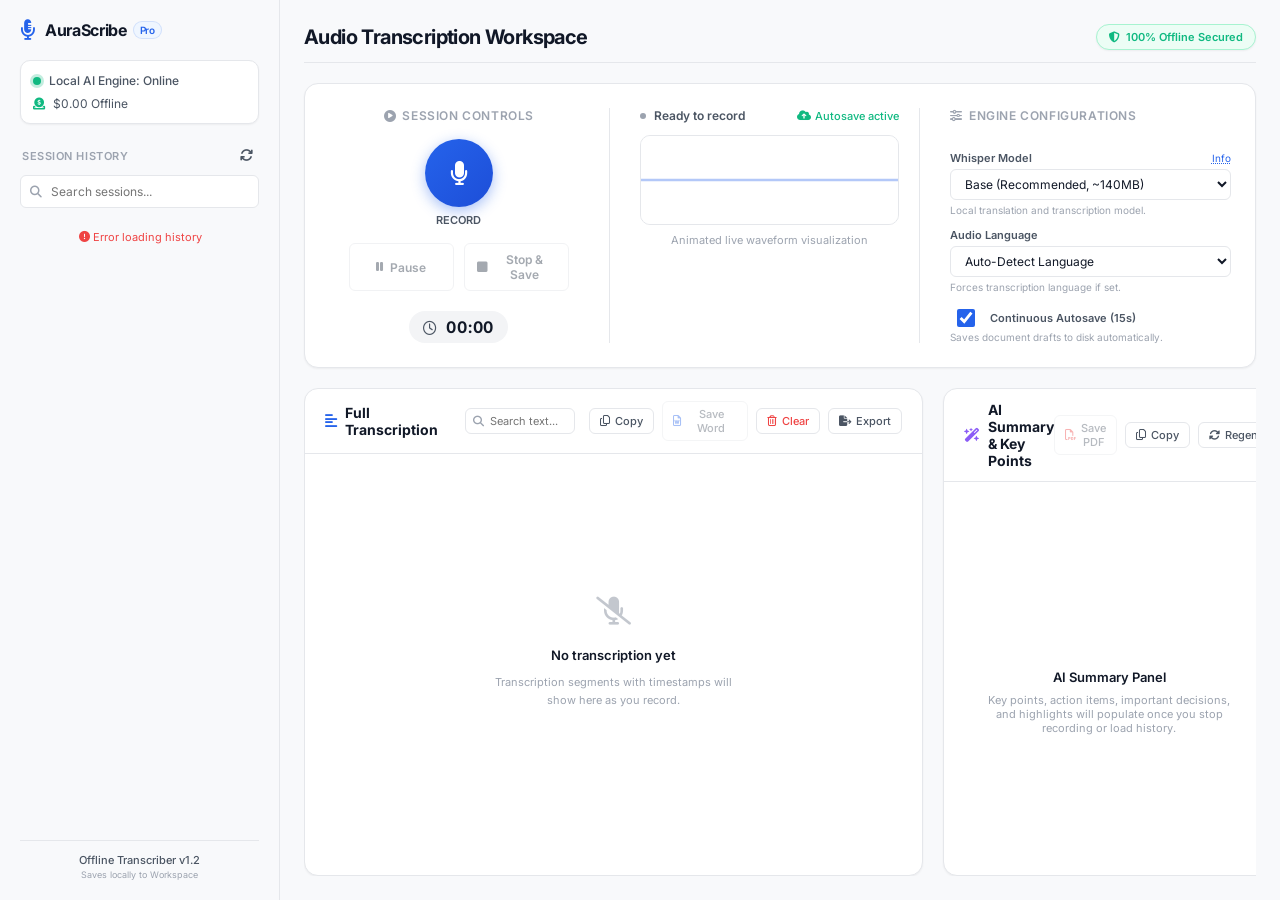
==== static/index.html @ 2504cbec "Initial commit with .env file" ====
<!DOCTYPE html>
<html lang="en">
<head>
    <meta charset="UTF-8">
    <meta name="viewport" content="width=device-width, initial-scale=1.0">
    <title>AuraScribe Pro - Offline AI Voice Transcriber & Summarizer</title>
    <meta name="description" content="Secure, offline, and free local voice transcription and summarization. SaaS-style desktop interface.">
    <!-- Fonts: Inter for clean typography -->
    <link rel="preconnect" href="https://fonts.googleapis.com">
    <link rel="preconnect" href="https://fonts.gstatic.com" crossorigin>
    <link href="https://fonts.googleapis.com/css2?family=Inter:wght@300;400;500;600;700;800&display=swap" rel="stylesheet">
    <!-- FontAwesome for professional icons -->
    <link rel="stylesheet" href="https://cdnjs.cloudflare.com/ajax/libs/font-awesome/6.4.0/css/all.min.css">
    <!-- Custom Style Sheet -->
    <link rel="stylesheet" href="style.css?v=2.0">
</head>
<body class="light-theme">
    <div class="app-container">
        <!-- Sidebar for History (Fixed Left) -->
        <aside class="sidebar" id="sidebar">
            <div class="sidebar-header">
                <div class="logo">
                    <i class="fa-solid fa-microphone-lines logo-icon"></i>
                    <span class="logo-text">AuraScribe <span class="logo-badge">Pro</span></span>
                </div>
            </div>
            
            <!-- AI Engine & Cost Status Card -->
            <div class="sidebar-status-card">
                <div class="status-indicator">
                    <span class="pulse-dot green"></span>
                    <span class="status-text">Local AI Engine: Online</span>
                </div>
                <div class="cost-indicator">
                    <i class="fa-solid fa-circle-dollar-to-slot"></i>
                    <span>$0.00 Offline</span>
                </div>
            </div>

            <!-- Refresh Drawer Section -->
            <div class="history-actions-row">
                <span class="history-title">Session History</span>
                <button id="refresh-sessions-btn" title="Refresh history" class="sidebar-action-btn">
                    <i class="fa-solid fa-arrows-rotate"></i>
                </button>
            </div>

            <!-- Searchable Recording History -->
            <div class="sidebar-search-container">
                <i class="fa-solid fa-magnifying-glass search-icon"></i>
                <input type="text" id="history-search" placeholder="Search sessions..." class="sidebar-search-input">
            </div>

            <div class="sessions-list-container">
                <div class="sessions-list" id="sessions-list">
                    <div class="loading-placeholder">
                        <i class="fa-solid fa-circle-notch fa-spin"></i>
                        <p>Loading history...</p>
                    </div>
                </div>
            </div>
            
            <div class="sidebar-footer">
                <div class="footer-info">Offline Transcriber v1.2</div>
                <div class="footer-path" title="D:\Voice transcriber">Saves locally to Workspace</div>
            </div>
        </aside>

        <!-- Main Workspace Area -->
        <main class="main-content">
            <!-- Header -->
            <header class="main-header">
                <div class="header-left">
                    <button class="menu-toggle" id="menu-toggle" title="Toggle history sidebar">
                        <i class="fa-solid fa-bars"></i>
                    </button>
                    <h1 class="header-title">Audio Transcription Workspace</h1>
                </div>
                <div class="header-right">
                    <div class="offline-badge">
                        <i class="fa-solid fa-shield-halved"></i>
                        <span>100% Offline Secured</span>
                    </div>
                </div>
            </header>

            <!-- Large Recording Dashboard Card -->
            <section class="dashboard-card card">
                <div class="dashboard-grid">
                    <!-- Column 1: Recording Controls -->
                    <div class="dashboard-column controls-column">
                        <h4 class="column-title"><i class="fa-solid fa-circle-play"></i> Session Controls</h4>
                        <div class="record-controls-container">
                            <button id="record-btn" class="ctrl-btn-record" title="Start Recording">
                                <i class="fa-solid fa-microphone"></i>
                            </button>
                            <div class="record-btn-sub-label">Record</div>
                        </div>
                        <div class="action-buttons-row">
                            <button id="pause-btn" class="ctrl-btn ctrl-btn-pause" disabled>
                                <i class="fa-solid fa-pause"></i> <span>Pause</span>
                            </button>
                            <button id="stop-btn" class="ctrl-btn ctrl-btn-stop" disabled>
                                <i class="fa-solid fa-square"></i> <span>Stop & Save</span>
                            </button>
                        </div>
                        <div class="timer-display-container">
                            <span class="timer-icon"><i class="fa-regular fa-clock"></i></span>
                            <span class="timer-digits" id="recording-timer">00:00</span>
                        </div>
                    </div>

                    <!-- Column 2: Waveform Visualizer & Live Status -->
                    <div class="dashboard-column visualizer-column">
                        <div class="visualizer-header">
                            <div class="status-label-group">
                                <span class="status-indicator-dot" id="status-indicator-dot"></span>
                                <span class="status-label-text" id="status-label">Ready to record</span>
                            </div>
                            <span class="autosave-tag" id="autosave-tag">
                                <i class="fa-solid fa-cloud-arrow-up"></i> Autosave active
                            </span>
                        </div>
                        <div class="waveform-canvas-wrapper">
                            <canvas id="waveform-canvas"></canvas>
                        </div>
                        <div class="visualizer-subtext">Animated live waveform visualization</div>
                    </div>

                    <!-- Column 3: Engine Settings -->
                    <div class="dashboard-column settings-column">
                        <h4 class="column-title"><i class="fa-solid fa-sliders"></i> Engine Configurations</h4>
                        
                        <div class="setting-field">
                            <div class="setting-label-row">
                                <label for="model-select">Whisper Model</label>
                                <span class="setting-helper-tip" title="Larger models are more accurate but consume more RAM.">Info</span>
                            </div>
                            <select id="model-select" class="form-select">
                                <option value="tiny">Tiny (Fastest, ~75MB)</option>
                                <option value="base" selected>Base (Recommended, ~140MB)</option>
                                <option value="small">Small (High Accuracy, ~460MB)</option>
                                <option value="medium">Medium (Very High Accuracy, ~1.5GB)</option>
                                <option value="large-v3">Large V3 (Maximum Accuracy, ~3GB)</option>
                            </select>
                            <p class="setting-help-text">Local translation and transcription model.</p>
                        </div>

                        <div class="setting-field">
                            <div class="setting-label-row">
                                <label for="language-select">Audio Language</label>
                            </div>
                            <select id="language-select" class="form-select">
                                <option value="auto" selected>Auto-Detect Language</option>
                                <option value="ur">Urdu (اردو)</option>
                                <option value="hi">Hindi (हिन्दी)</option>
                                <option value="en">English</option>
                                <option value="es">Spanish (Español)</option>
                                <option value="fr">French (Français)</option>
                                <option value="de">German (Deutsch)</option>
                                <option value="zh">Chinese (中文)</option>
                                <option value="ar">Arabic (العربية)</option>
                            </select>
                            <p class="setting-help-text">Forces transcription language if set.</p>
                        </div>

                        <div class="setting-field toggle-field">
                            <div class="toggle-control">
                                <input type="checkbox" id="continuous-autosave" checked class="switch-input">
                                <label for="continuous-autosave" class="switch-label">Continuous Autosave (15s)</label>
                            </div>
                            <p class="setting-help-text">Saves document drafts to disk automatically.</p>
                        </div>
                    </div>
                </div>
            </section>

            <!-- Responsive Two-Column Results Section -->
            <section class="results-grid-container">
                <!-- Left Card: Full Transcription (65% width) -->
                <article class="results-card card transcription-card" id="transcription-container">
                    <div class="card-header">
                        <div class="card-header-left">
                            <i class="fa-solid fa-align-left text-blue-600"></i>
                            <h2 class="card-header-title">Full Transcription</h2>
                        </div>
                        <div class="card-actions-toolbar">
                            <!-- Inner search bar (expanded on toggle or clean inline) -->
                            <div class="transcription-search-wrapper" id="transcription-search-wrapper">
                                <i class="fa-solid fa-magnifying-glass inline-search-icon"></i>
                                <input type="text" id="transcription-search" placeholder="Search text..." class="transcription-search-input">
                            </div>
                            
                            <button id="copy-text-btn" class="toolbar-btn" title="Copy text to clipboard">
                                <i class="fa-regular fa-copy"></i> <span>Copy</span>
                            </button>
                            <button id="download-docx-btn" class="toolbar-btn" title="Save Word Document" disabled>
                                <i class="fa-regular fa-file-word text-blue-600"></i> <span>Save Word</span>
                            </button>
                            <button id="clear-text-btn" class="toolbar-btn text-red-600" title="Clear transcription text">
                                <i class="fa-regular fa-trash-can"></i> <span>Clear</span>
                            </button>
                            <div class="export-dropdown-container">
                                <button id="export-btn" class="toolbar-btn" title="Export options">
                                    <i class="fa-solid fa-file-export"></i> <span>Export</span>
                                </button>
                                <div class="export-menu" id="export-menu">
                                    <button class="export-item" id="export-txt"><i class="fa-regular fa-file-lines"></i> Plain Text (.txt)</button>
                                    <button class="export-item" id="export-docx"><i class="fa-regular fa-file-word"></i> Word Doc (.docx)</button>
                                    <button class="export-item" id="export-pdf"><i class="fa-regular fa-file-pdf"></i> PDF Summary (.pdf)</button>
                                </div>
                            </div>
                        </div>
                    </div>

                    <!-- Scrollable Transcription Body -->
                    <div class="transcription-body scrollable-y" id="transcription-body">
                        <div class="empty-state">
                            <div class="empty-state-icon"><i class="fa-solid fa-microphone-slash"></i></div>
                            <h3>No transcription yet</h3>
                            <p>Transcription segments with timestamps will show here as you record.</p>
                        </div>
                    </div>

                    <!-- Autosave Footer Status Bar -->
                    <div class="autosave-footer-indicator" id="autosave-indicator">
                        <i class="fa-solid fa-circle-check"></i>
                        <span id="autosave-indicator-text">All changes autosaved locally</span>
                    </div>
                </article>

                <!-- Right Card: AI Summary & Key Points (35% width) -->
                <article class="results-card card summary-card" id="summary-container">
                    <div class="card-header">
                        <div class="card-header-left">
                            <i class="fa-solid fa-wand-magic-sparkles text-purple-600"></i>
                            <h2 class="card-header-title">AI Summary & Key Points</h2>
                        </div>
                        <div class="card-actions-toolbar">
                            <button id="download-pdf-btn" class="toolbar-btn" title="Download PDF Summary" disabled>
                                <i class="fa-regular fa-file-pdf text-red-600"></i> <span>Save PDF</span>
                            </button>
                            <button id="copy-summary-btn" class="toolbar-btn" title="Copy Summary Text">
                                <i class="fa-regular fa-copy"></i> <span>Copy</span>
                            </button>
                            <button id="regenerate-summary-btn" class="toolbar-btn" title="Regenerate summary from active transcription">
                                <i class="fa-solid fa-rotate"></i> <span>Regenerate</span>
                            </button>
                        </div>
                    </div>

                    <!-- Scrollable Summary Body -->
                    <div class="summary-body scrollable-y" id="summary-body">
                        <!-- Key categories formatted dynamically -->
                        <div class="empty-state">
                            <div class="empty-state-icon text-purple-600"><i class="fa-solid fa-sparkles"></i></div>
                            <h3>AI Summary Panel</h3>
                            <p>Key points, action items, important decisions, and highlights will populate once you stop recording or load history.</p>
                        </div>
                    </div>
                </article>
            </section>
        </main>
    </div>

    <!-- Script Entry -->
    <script src="script.js?v=2.0"></script>
</body>
</html>
---- static/style.css ----
/* ==========================================
   AuraScribe Pro CSS - SaaS Light Design System
   ========================================== */

:root {
    /* Color Palette */
    --bg-app: #FFFFFF;
    --bg-sidebar: #F8F9FB;
    --bg-card: #FFFFFF;
    --bg-card-hover: #FAFBFC;
    --bg-secondary: #F3F4F6;
    
    --border-subtle: #E5E7EB;
    --border-focus: #2563EB;
    --border-hover: #D1D5DB;
    
    --text-primary: #111827;
    --text-secondary: #4B5563;
    --text-muted: #9CA3AF;
    
    /* Semantic Colors */
    --accent-blue: #2563EB;
    --accent-blue-hover: #1D4ED8;
    --accent-blue-light: #EFF6FF;
    --accent-blue-glow: rgba(37, 99, 235, 0.15);
    
    --color-green: #10B981;
    --color-green-light: #ECFDF5;
    --color-green-border: #A7F3D0;
    
    --color-red: #EF4444;
    --color-red-light: #FEF2F2;
    --color-red-glow: rgba(239, 68, 68, 0.2);
    
    --color-amber: #F59E0B;
    --color-amber-light: #FEF3C7;
    
    --color-purple: #8B5CF6;
    --color-purple-light: #F5F3FF;
    
    /* Typography & Structure */
    --font-family: 'Inter', -apple-system, BlinkMacSystemFont, "Segoe UI", Roboto, sans-serif;
    
    --radius-lg: 14px;
    --radius-md: 10px;
    --radius-sm: 6px;
    
    /* Elevation Shadows */
    --shadow-sm: 0 1px 2px 0 rgba(0, 0, 0, 0.05);
    --shadow-md: 0 4px 6px -1px rgba(0, 0, 0, 0.05), 0 2px 4px -1px rgba(0, 0, 0, 0.03);
    --shadow-lg: 0 10px 15px -3px rgba(0, 0, 0, 0.04), 0 4px 6px -2px rgba(0, 0, 0, 0.02);
    --shadow-premium: 0 12px 24px -4px rgba(0, 0, 0, 0.04), 0 4px 12px -2px rgba(0, 0, 0, 0.02);
    
    --transition-smooth: all 0.2s cubic-bezier(0.4, 0, 0.2, 1);
}

/* Base resets & styles */
* {
    margin: 0;
    padding: 0;
    box-sizing: border-box;
}

body {
    font-family: var(--font-family);
    background-color: var(--bg-app);
    color: var(--text-primary);
    overflow: hidden;
    height: 100vh;
    width: 100vw;
    -webkit-font-smoothing: antialiased;
    -moz-osx-font-smoothing: grayscale;
}

/* App Container Layout */
.app-container {
    display: grid;
    grid-template-columns: 280px 1fr;
    height: 100vh;
    width: 100vw;
}

/* ==========================================
   Left Sidebar Styles (Fixed Left)
   ========================================== */
.sidebar {
    background-color: var(--bg-sidebar);
    border-right: 1px solid var(--border-subtle);
    display: flex;
    flex-direction: column;
    height: 100%;
    overflow: hidden;
    padding: 20px;
    position: relative;
    z-index: 100;
}

.sidebar-header {
    margin-bottom: 20px;
}

.logo {
    display: flex;
    align-items: center;
    gap: 10px;
}

.logo-icon {
    font-size: 20px;
    color: var(--accent-blue);
}

.logo-text {
    font-size: 16px;
    font-weight: 700;
    letter-spacing: -0.02em;
    color: var(--text-primary);
    display: flex;
    align-items: center;
    gap: 6px;
}

.logo-badge {
    font-size: 10px;
    background-color: var(--accent-blue-light);
    color: var(--accent-blue);
    padding: 2px 6px;
    border-radius: 20px;
    font-weight: 600;
    border: 1px solid rgba(37, 99, 235, 0.15);
}

/* Engine and Cost Status Card */
.sidebar-status-card {
    background-color: #FFFFFF;
    border: 1px solid var(--border-subtle);
    border-radius: var(--radius-md);
    padding: 12px;
    margin-bottom: 20px;
    box-shadow: var(--shadow-sm);
    display: flex;
    flex-direction: column;
    gap: 8px;
}

.status-indicator {
    display: flex;
    align-items: center;
    gap: 8px;
}

.pulse-dot {
    width: 8px;
    height: 8px;
    border-radius: 50%;
    display: inline-block;
}

.pulse-dot.green {
    background-color: var(--color-green);
    box-shadow: 0 0 0 3px rgba(16, 185, 129, 0.25);
    animation: dot-pulse 2s infinite;
}

.pulse-dot.red {
    background-color: var(--color-red);
    box-shadow: 0 0 0 3px rgba(239, 68, 110, 0.25);
    animation: dot-pulse-red 1s infinite;
}

.status-text {
    font-size: 12px;
    font-weight: 500;
    color: var(--text-secondary);
}

.cost-indicator {
    display: flex;
    align-items: center;
    gap: 8px;
    font-size: 12px;
    color: var(--text-secondary);
}

.cost-indicator i {
    color: var(--color-green);
}

/* History Actions Row */
.history-actions-row {
    display: flex;
    justify-content: space-between;
    align-items: center;
    margin-bottom: 8px;
    padding: 0 2px;
}

.history-title {
    font-size: 11px;
    font-weight: 600;
    text-transform: uppercase;
    letter-spacing: 0.05em;
    color: var(--text-muted);
}

.sidebar-action-btn {
    background: none;
    border: none;
    cursor: pointer;
    font-size: 13px;
    color: var(--text-secondary);
    padding: 4px;
    border-radius: var(--radius-sm);
    transition: var(--transition-smooth);
}

.sidebar-action-btn:hover {
    background-color: var(--bg-secondary);
    color: var(--text-primary);
}

/* Search bar in sidebar */
.sidebar-search-container {
    position: relative;
    margin-bottom: 12px;
}

.sidebar-search-container .search-icon {
    position: absolute;
    left: 10px;
    top: 50%;
    transform: translateY(-50%);
    font-size: 12px;
    color: var(--text-muted);
}

.sidebar-search-input {
    width: 100%;
    padding: 8px 10px 8px 30px;
    font-family: var(--font-family);
    font-size: 12px;
    border: 1px solid var(--border-subtle);
    border-radius: var(--radius-sm);
    outline: none;
    background-color: #FFFFFF;
    transition: var(--transition-smooth);
}

.sidebar-search-input:focus {
    border-color: var(--border-focus);
    box-shadow: 0 0 0 2px var(--accent-blue-glow);
}

/* Sessions List */
.sessions-list-container {
    flex-grow: 1;
    overflow-y: auto;
    margin-right: -10px;
    padding-right: 8px;
}

.sessions-list {
    display: flex;
    flex-direction: column;
    gap: 8px;
}

/* History Session Item styling */
.session-item {
    background-color: #FFFFFF;
    border: 1px solid var(--border-subtle);
    border-radius: var(--radius-md);
    padding: 10px 12px;
    cursor: pointer;
    transition: var(--transition-smooth);
    display: flex;
    flex-direction: column;
    gap: 4px;
    position: relative;
    box-shadow: var(--shadow-sm);
}

.session-item:hover {
    border-color: var(--border-hover);
    transform: translateY(-1px);
    box-shadow: var(--shadow-md);
}

.session-item.active {
    border-color: var(--border-focus);
    background-color: var(--accent-blue-light);
    box-shadow: 0 0 0 1px var(--accent-blue-glow);
}

.session-header {
    display: flex;
    justify-content: space-between;
    align-items: center;
}

.session-date {
    font-size: 11px;
    font-weight: 500;
    color: var(--text-secondary);
}

.session-actions {
    display: flex;
    gap: 8px;
}

.session-actions button {
    background: none;
    border: none;
    cursor: pointer;
    font-size: 13px;
    padding: 2px;
    border-radius: 4px;
    transition: var(--transition-smooth);
    display: flex;
    align-items: center;
    justify-content: center;
}

.session-actions .btn-docx {
    color: var(--accent-blue);
}

.session-actions .btn-pdf {
    color: var(--color-red);
}

.session-actions button:hover {
    background-color: rgba(0, 0, 0, 0.05);
    transform: scale(1.1);
}

.session-preview {
    font-size: 11px;
    color: var(--text-secondary);
    white-space: nowrap;
    overflow: hidden;
    text-overflow: ellipsis;
    line-height: 1.4;
}

/* Sidebar Footer */
.sidebar-footer {
    border-top: 1px solid var(--border-subtle);
    padding-top: 12px;
    margin-top: 15px;
    text-align: center;
}

.footer-info {
    font-size: 11px;
    font-weight: 500;
    color: var(--text-secondary);
}

.footer-path {
    font-size: 9px;
    color: var(--text-muted);
    margin-top: 2px;
    white-space: nowrap;
    overflow: hidden;
    text-overflow: ellipsis;
}

/* ==========================================
   Main Content Workspace Styles
   ========================================== */
.main-content {
    display: flex;
    flex-direction: column;
    height: 100%;
    padding: 24px;
    overflow-y: auto;
    gap: 20px;
    background-color: #F8F9FB; /* Soft light gray section body background */
}

/* Header */
.main-header {
    display: flex;
    justify-content: space-between;
    align-items: center;
    padding-bottom: 12px;
    border-bottom: 1px solid var(--border-subtle);
}

.header-left {
    display: flex;
    align-items: center;
    gap: 12px;
}

.menu-toggle {
    display: none;
    background: none;
    border: 1px solid var(--border-subtle);
    color: var(--text-primary);
    font-size: 16px;
    padding: 8px;
    border-radius: var(--radius-sm);
    cursor: pointer;
    transition: var(--transition-smooth);
    background-color: #FFFFFF;
}

.menu-toggle:hover {
    background-color: var(--bg-secondary);
}

.header-title {
    font-size: 20px;
    font-weight: 700;
    letter-spacing: -0.03em;
    color: var(--text-primary);
}

.offline-badge {
    background-color: var(--color-green-light);
    border: 1px solid var(--color-green-border);
    color: var(--color-green);
    padding: 5px 12px;
    border-radius: 20px;
    font-size: 11px;
    font-weight: 600;
    display: flex;
    align-items: center;
    gap: 6px;
    box-shadow: var(--shadow-sm);
}

/* General Card Design */
.card {
    background-color: var(--bg-card);
    border: 1px solid var(--border-subtle);
    border-radius: var(--radius-lg);
    box-shadow: var(--shadow-sm);
    transition: var(--transition-smooth);
}

.card:hover {
    box-shadow: var(--shadow-md);
}

/* ==========================================
   Recording Dashboard Card
   ========================================== */
.dashboard-card {
    padding: 24px;
    background-color: #FFFFFF;
}

.dashboard-grid {
    display: grid;
    grid-template-columns: 1fr 1fr 1fr; /* Three equal columns */
    gap: 30px;
}

.dashboard-column {
    display: flex;
    flex-direction: column;
}

.column-title {
    font-size: 12px;
    font-weight: 600;
    text-transform: uppercase;
    letter-spacing: 0.05em;
    color: var(--text-muted);
    margin-bottom: 16px;
    display: flex;
    align-items: center;
    gap: 6px;
}

/* Column 1: Controls */
.controls-column {
    align-items: center;
    border-right: 1px solid var(--border-subtle);
    padding-right: 20px;
}

.record-controls-container {
    display: flex;
    flex-direction: column;
    align-items: center;
    margin-bottom: 16px;
}

.ctrl-btn-record {
    width: 68px;
    height: 68px;
    border-radius: 50%;
    border: none;
    background: linear-gradient(135deg, var(--accent-blue), #1D4ED8);
    color: #FFFFFF;
    font-size: 24px;
    cursor: pointer;
    box-shadow: 0 4px 14px rgba(37, 99, 235, 0.4);
    display: flex;
    align-items: center;
    justify-content: center;
    transition: var(--transition-smooth);
}

.ctrl-btn-record:hover {
    transform: scale(1.05);
    box-shadow: 0 6px 20px rgba(37, 99, 235, 0.5);
}

.ctrl-btn-record:active {
    transform: scale(0.95);
}

.ctrl-btn-record.recording {
    background: linear-gradient(135deg, var(--color-red), #DC2626);
    box-shadow: 0 4px 14px rgba(239, 68, 68, 0.4);
    animation: recording-pulse-btn 1.5s infinite;
}

.record-btn-sub-label {
    font-size: 11px;
    font-weight: 600;
    color: var(--text-secondary);
    margin-top: 6px;
    text-transform: uppercase;
}

.action-buttons-row {
    display: flex;
    gap: 10px;
    width: 100%;
    max-width: 220px;
    margin-bottom: 20px;
}

.ctrl-btn {
    flex: 1;
    padding: 8px 12px;
    border-radius: var(--radius-sm);
    border: 1px solid var(--border-subtle);
    background-color: #FFFFFF;
    font-family: var(--font-family);
    font-size: 12px;
    font-weight: 600;
    color: var(--text-secondary);
    cursor: pointer;
    display: flex;
    align-items: center;
    justify-content: center;
    gap: 6px;
    transition: var(--transition-smooth);
}

.ctrl-btn:hover:not(:disabled) {
    background-color: var(--bg-secondary);
    color: var(--text-primary);
    border-color: var(--border-hover);
}

.ctrl-btn:disabled {
    opacity: 0.5;
    cursor: not-allowed;
}

.ctrl-btn-stop:hover:not(:disabled) {
    background-color: var(--color-red-light);
    color: var(--color-red);
    border-color: rgba(239, 68, 68, 0.2);
}

.timer-display-container {
    display: flex;
    align-items: center;
    gap: 8px;
    background-color: var(--bg-secondary);
    padding: 6px 14px;
    border-radius: 20px;
    font-size: 16px;
    font-weight: 700;
    color: var(--text-primary);
    letter-spacing: 0.05em;
    font-variant-numeric: tabular-nums;
}

.timer-icon {
    font-size: 14px;
    color: var(--text-secondary);
}

/* Column 2: Waveform Visualizer */
.visualizer-column {
    border-right: 1px solid var(--border-subtle);
    padding-right: 20px;
}

.visualizer-header {
    display: flex;
    justify-content: space-between;
    align-items: center;
    margin-bottom: 12px;
}

.status-label-group {
    display: flex;
    align-items: center;
    gap: 8px;
}

.status-indicator-dot {
    width: 6px;
    height: 6px;
    border-radius: 50%;
    background-color: var(--text-muted);
}

.status-indicator-dot.active {
    background-color: var(--color-red);
    box-shadow: 0 0 0 2px rgba(239, 68, 68, 0.2);
    animation: recording-dot 1s infinite;
}

.status-label-text {
    font-size: 12px;
    font-weight: 600;
    color: var(--text-secondary);
}

.autosave-tag {
    font-size: 11px;
    font-weight: 500;
    color: var(--color-green);
    display: flex;
    align-items: center;
    gap: 4px;
}

.waveform-canvas-wrapper {
    background-color: #FAFBFC;
    border: 1px solid var(--border-subtle);
    border-radius: var(--radius-md);
    height: 90px;
    width: 100%;
    position: relative;
    overflow: hidden;
    display: flex;
    align-items: center;
    justify-content: center;
}

#waveform-canvas {
    width: 100%;
    height: 100%;
    display: block;
}

.visualizer-subtext {
    font-size: 11px;
    color: var(--text-muted);
    text-align: center;
    margin-top: 8px;
}

/* Column 3: Settings */
.settings-column {
    gap: 12px;
}

.setting-field {
    display: flex;
    flex-direction: column;
    gap: 4px;
}

.setting-label-row {
    display: flex;
    justify-content: space-between;
    align-items: center;
}

.setting-field label {
    font-size: 11px;
    font-weight: 600;
    color: var(--text-secondary);
}

.setting-helper-tip {
    font-size: 10px;
    color: var(--accent-blue);
    cursor: help;
    text-decoration: underline dotted;
}

.form-select {
    padding: 6px 10px;
    font-family: var(--font-family);
    font-size: 12px;
    border: 1px solid var(--border-subtle);
    border-radius: var(--radius-sm);
    outline: none;
    background-color: #FFFFFF;
    color: var(--text-primary);
    cursor: pointer;
    transition: var(--transition-smooth);
}

.form-select:focus {
    border-color: var(--border-focus);
    box-shadow: 0 0 0 2px var(--accent-blue-glow);
}

.setting-help-text {
    font-size: 10px;
    color: var(--text-muted);
}

.toggle-field {
    margin-top: 4px;
}

.toggle-control {
    display: flex;
    align-items: center;
    gap: 8px;
}

.switch-input {
    cursor: pointer;
    width: 32px;
    height: 18px;
    accent-color: var(--accent-blue);
}

.switch-label {
    font-size: 11px;
    font-weight: 600;
    color: var(--text-secondary);
    cursor: pointer;
}

/* ==========================================
   Responsive Two-Column Results Section
   ========================================== */
.results-grid-container {
    display: grid;
    grid-template-columns: 65% 35%; /* 65% vs 35% layout */
    gap: 20px;
    flex-grow: 1;
    overflow: hidden;
    min-height: 380px;
}

.results-card {
    display: flex;
    flex-direction: column;
    background-color: #FFFFFF;
    height: 100%;
}

.card-header {
    padding: 12px 20px;
    border-bottom: 1px solid var(--border-subtle);
    display: flex;
    justify-content: space-between;
    align-items: center;
}

.card-header-left {
    display: flex;
    align-items: center;
    gap: 8px;
}

.card-header-left i {
    font-size: 14px;
}

.card-header-title {
    font-size: 14px;
    font-weight: 700;
    color: var(--text-primary);
}

.card-actions-toolbar {
    display: flex;
    align-items: center;
    gap: 8px;
}

/* Inline search bar in Full Transcription Card */
.transcription-search-wrapper {
    position: relative;
    margin-right: 6px;
    display: flex;
    align-items: center;
}

.inline-search-icon {
    position: absolute;
    left: 8px;
    font-size: 11px;
    color: var(--text-muted);
}

.transcription-search-input {
    padding: 5px 8px 5px 24px;
    font-family: var(--font-family);
    font-size: 11px;
    border: 1px solid var(--border-subtle);
    border-radius: var(--radius-sm);
    outline: none;
    width: 110px;
    transition: var(--transition-smooth);
}

.transcription-search-input:focus {
    width: 180px;
    border-color: var(--border-focus);
}

/* Toolbar Buttons */
.toolbar-btn {
    background-color: #FFFFFF;
    border: 1px solid var(--border-subtle);
    padding: 5px 10px;
    border-radius: var(--radius-sm);
    font-family: var(--font-family);
    font-size: 11px;
    font-weight: 500;
    color: var(--text-secondary);
    cursor: pointer;
    display: flex;
    align-items: center;
    gap: 5px;
    transition: var(--transition-smooth);
}

.toolbar-btn:hover:not(:disabled) {
    background-color: var(--bg-secondary);
    color: var(--text-primary);
    border-color: var(--border-hover);
}

.toolbar-btn:disabled {
    opacity: 0.4;
    cursor: not-allowed;
}

/* Export Dropdown Menu styling */
.export-dropdown-container {
    position: relative;
}

.export-menu {
    display: none;
    position: absolute;
    right: 0;
    top: calc(100% + 4px);
    background-color: #FFFFFF;
    border: 1px solid var(--border-subtle);
    border-radius: var(--radius-sm);
    box-shadow: var(--shadow-lg);
    z-index: 10;
    min-width: 140px;
    overflow: hidden;
}

.export-menu.active {
    display: block;
}

.export-item {
    width: 100%;
    padding: 8px 12px;
    background: none;
    border: none;
    text-align: left;
    font-family: var(--font-family);
    font-size: 11px;
    color: var(--text-secondary);
    cursor: pointer;
    display: flex;
    align-items: center;
    gap: 8px;
    transition: var(--transition-smooth);
}

.export-item:hover {
    background-color: var(--bg-secondary);
    color: var(--text-primary);
}

/* Helper styles */
.text-blue-600 { color: var(--accent-blue); }
.text-purple-600 { color: var(--color-purple); }
.text-red-600 { color: var(--color-red); }

/* Scrollable Container utilities */
.scrollable-y {
    flex-grow: 1;
    overflow-y: auto;
    padding: 20px;
}

/* Empty State */
.empty-state {
    display: flex;
    flex-direction: column;
    align-items: center;
    justify-content: center;
    height: 100%;
    color: var(--text-muted);
    text-align: center;
    gap: 8px;
    padding: 40px 20px;
}

.empty-state-icon {
    font-size: 28px;
    color: var(--text-muted);
    opacity: 0.6;
    margin-bottom: 4px;
}

.empty-state h3 {
    font-size: 13px;
    font-weight: 600;
    color: var(--text-primary);
}

.empty-state p {
    font-size: 11px;
    max-width: 260px;
    margin: 0 auto;
}

/* ==========================================
   Full Transcription Body Layout
   ========================================== */
.transcription-body {
    line-height: 1.6;
    font-size: 13px;
}

.transcription-segment {
    margin-bottom: 16px;
    padding: 10px 12px;
    background-color: #FAFBFC;
    border: 1px solid var(--border-subtle);
    border-radius: var(--radius-sm);
    transition: var(--transition-smooth);
}

.transcription-segment:hover {
    border-color: var(--border-hover);
    background-color: #FFFFFF;
}

.segment-time {
    font-size: 10px;
    color: var(--accent-blue);
    font-weight: 700;
    margin-bottom: 4px;
    font-family: var(--font-family);
    display: inline-block;
    background-color: var(--accent-blue-light);
    padding: 1px 6px;
    border-radius: 4px;
}

.segment-text {
    color: var(--text-primary);
    outline: none; /* remove contenteditable outline */
    padding: 2px 0;
}

.segment-text:focus {
    background-color: #FFFbeb;
    border-bottom: 1px dashed var(--color-amber);
}

/* Highlights for search results */
.search-highlight {
    background-color: #FEF08A; /* Light yellow highlight */
    color: #000000;
    padding: 1px 2px;
    border-radius: 2px;
}

/* Autosave Footer Status Bar */
.autosave-footer-indicator {
    padding: 8px 20px;
    background-color: var(--bg-sidebar);
    border-top: 1px solid var(--border-subtle);
    font-size: 11px;
    font-weight: 500;
    color: var(--text-secondary);
    display: flex;
    align-items: center;
    gap: 6px;
    visibility: hidden; /* JavaScript will make it visible */
}

.autosave-footer-indicator i {
    color: var(--color-green);
}

/* ==========================================
   AI Summary & Key Points Cards
   ========================================== */
.summary-body {
    display: flex;
    flex-direction: column;
    gap: 16px;
}

/* Category Bullet Cards (Notion/Linear style) */
.summary-card-block {
    border-radius: var(--radius-md);
    padding: 14px;
    border: 1px solid var(--border-subtle);
    display: flex;
    flex-direction: column;
    gap: 8px;
    box-shadow: var(--shadow-sm);
}

.summary-card-block.key-points {
    background-color: var(--accent-blue-light);
    border-color: rgba(37, 99, 235, 0.15);
}

.summary-card-block.action-items {
    background-color: var(--color-green-light);
    border-color: var(--color-green-border);
}

.summary-card-block.decisions {
    background-color: var(--color-purple-light);
    border-color: rgba(139, 92, 246, 0.15);
}

.summary-card-block.highlights {
    background-color: var(--color-amber-light);
    border-color: rgba(245, 158, 11, 0.15);
}

.summary-block-header {
    display: flex;
    align-items: center;
    gap: 8px;
    font-size: 12px;
    font-weight: 700;
}

.summary-block-header i {
    font-size: 13px;
}

.summary-card-block.key-points .summary-block-header { color: var(--accent-blue); }
.summary-card-block.action-items .summary-block-header { color: var(--color-green); }
.summary-card-block.decisions .summary-block-header { color: var(--color-purple); }
.summary-card-block.highlights .summary-block-header { color: #D97706; }

.summary-block-list {
    list-style: none;
    display: flex;
    flex-direction: column;
    gap: 6px;
}

.summary-block-item {
    font-size: 12px;
    line-height: 1.5;
    color: var(--text-secondary);
    position: relative;
    padding-left: 14px;
}

.summary-block-item::before {
    content: "•";
    position: absolute;
    left: 2px;
    top: 0;
    font-size: 14px;
}

.summary-card-block.key-points .summary-block-item::before { color: var(--accent-blue); }
.summary-card-block.action-items .summary-block-item::before { color: var(--color-green); }
.summary-card-block.decisions .summary-block-item::before { color: var(--color-purple); }
.summary-card-block.highlights .summary-block-item::before { color: #D97706; }

.summary-preview-section {
    border-top: 1px solid var(--border-subtle);
    padding-top: 14px;
    margin-top: 10px;
}

.summary-preview-heading {
    font-size: 11px;
    font-weight: 600;
    text-transform: uppercase;
    letter-spacing: 0.05em;
    color: var(--text-muted);
    margin-bottom: 8px;
}

.session-downloads-row {
    display: flex;
    gap: 8px;
}

.download-link-btn {
    flex: 1;
    text-decoration: none;
    padding: 6px 10px;
    font-size: 11px;
    font-weight: 600;
    text-align: center;
    border-radius: var(--radius-sm);
    border: 1px solid var(--border-subtle);
    background-color: #FFFFFF;
    color: var(--text-secondary);
    display: flex;
    align-items: center;
    justify-content: center;
    gap: 6px;
    transition: var(--transition-smooth);
}

.download-link-btn:hover {
    background-color: var(--bg-secondary);
    color: var(--text-primary);
    border-color: var(--border-hover);
}

/* ==========================================
   Animations & Transitions
   ========================================== */

@keyframes dot-pulse {
    0% {
        transform: scale(0.95);
        box-shadow: 0 0 0 0 rgba(16, 185, 129, 0.4);
    }
    70% {
        transform: scale(1);
        box-shadow: 0 0 0 5px rgba(16, 185, 129, 0);
    }
    100% {
        transform: scale(0.95);
        box-shadow: 0 0 0 0 rgba(16, 185, 129, 0);
    }
}

@keyframes dot-pulse-red {
    0% {
        transform: scale(0.95);
        box-shadow: 0 0 0 0 rgba(239, 68, 68, 0.4);
    }
    70% {
        transform: scale(1);
        box-shadow: 0 0 0 6px rgba(239, 68, 68, 0);
    }
    100% {
        transform: scale(0.95);
        box-shadow: 0 0 0 0 rgba(239, 68, 68, 0);
    }
}

@keyframes recording-pulse-btn {
    0% {
        box-shadow: 0 4px 14px rgba(239, 68, 68, 0.4);
    }
    50% {
        box-shadow: 0 4px 22px rgba(239, 68, 68, 0.7);
        transform: scale(1.02);
    }
    100% {
        box-shadow: 0 4px 14px rgba(239, 68, 68, 0.4);
    }
}

@keyframes recording-dot {
    0% { opacity: 1; }
    50% { opacity: 0.3; }
    100% { opacity: 1; }
}

/* Custom Scrollbars */
::-webkit-scrollbar {
    width: 6px;
    height: 6px;
}

::-webkit-scrollbar-track {
    background: transparent;
}

::-webkit-scrollbar-thumb {
    background: rgba(0, 0, 0, 0.1);
    border-radius: 4px;
}

::-webkit-scrollbar-thumb:hover {
    background: rgba(0, 0, 0, 0.25);
}

/* ==========================================
   Responsive Breakpoints
   ========================================== */
@media (max-width: 1024px) {
    .app-container {
        grid-template-columns: 1fr;
    }
    
    .sidebar {
        display: none; /* hidden on tablets and mobile by default */
    }
    
    .sidebar.active {
        display: flex;
        position: absolute;
        left: 0;
        top: 0;
        width: 280px;
        height: 100vh;
        box-shadow: 4px 0 25px rgba(0, 0, 0, 0.1);
    }
    
    .menu-toggle {
        display: block;
    }
    
    .dashboard-grid {
        grid-template-columns: 1fr;
        gap: 20px;
    }
    
    .controls-column {
        border-right: none;
        padding-right: 0;
        border-bottom: 1px solid var(--border-subtle);
        padding-bottom: 20px;
    }
    
    .visualizer-column {
        border-right: none;
        padding-right: 0;
        border-bottom: 1px solid var(--border-subtle);
        padding-bottom: 20px;
    }
    
    .results-grid-container {
        grid-template-columns: 1fr;
        height: auto;
        overflow: visible;
    }
    
    .results-card {
        height: 480px;
    }
}

@media (max-width: 640px) {
    .main-content {
        padding: 16px;
    }
    
    .card-actions-toolbar {
        flex-wrap: wrap;
        gap: 6px;
    }
    
    .transcription-search-input:focus {
        width: 120px;
    }
}
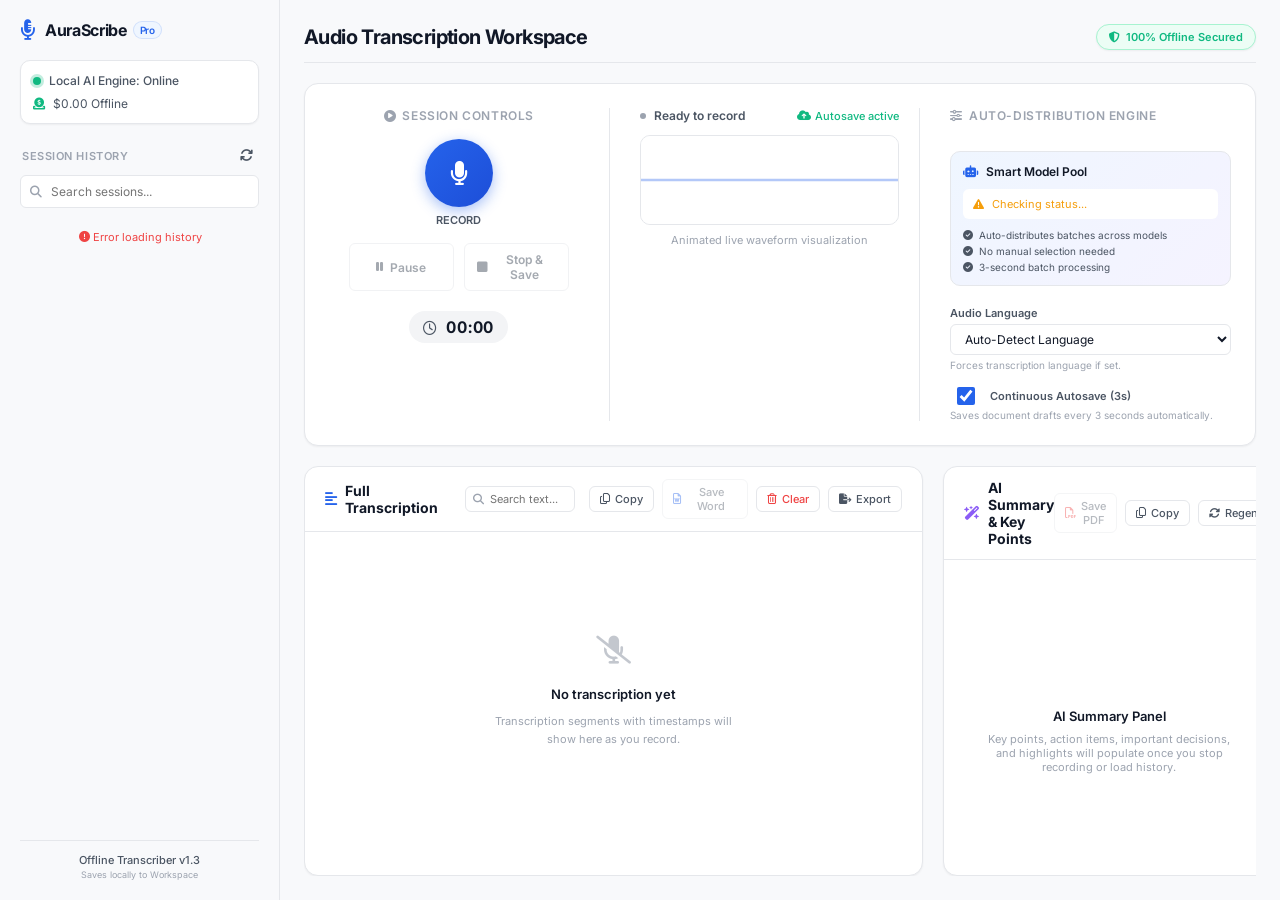
==== commit 7fdac7bd: "AuraScribe Pro v1.3 - 11 AI Models, Auto-Distribution, Android APK Build - Added 8 Vosk models (EN, " ====
--- a/static/index.html
+++ b/static/index.html
@@ -61,7 +61,7 @@
             </div>
             
             <div class="sidebar-footer">
-                <div class="footer-info">Offline Transcriber v1.2</div>
+                <div class="footer-info">Offline Transcriber v1.3</div>
                 <div class="footer-path" title="D:\Voice transcriber">Saves locally to Workspace</div>
             </div>
         </aside>
@@ -129,21 +129,24 @@
 
                     <!-- Column 3: Engine Settings -->
                     <div class="dashboard-column settings-column">
-                        <h4 class="column-title"><i class="fa-solid fa-sliders"></i> Engine Configurations</h4>
+                        <h4 class="column-title"><i class="fa-solid fa-sliders"></i> Auto-Distribution Engine</h4>
                         
-                        <div class="setting-field">
-                            <div class="setting-label-row">
-                                <label for="model-select">Whisper Model</label>
-                                <span class="setting-helper-tip" title="Larger models are more accurate but consume more RAM.">Info</span>
-                            </div>
-                            <select id="model-select" class="form-select">
-                                <option value="tiny">Tiny (Fastest, ~75MB)</option>
-                                <option value="base" selected>Base (Recommended, ~140MB)</option>
-                                <option value="small">Small (High Accuracy, ~460MB)</option>
-                                <option value="medium">Medium (Very High Accuracy, ~1.5GB)</option>
-                                <option value="large-v3">Large V3 (Maximum Accuracy, ~3GB)</option>
-                            </select>
-                            <p class="setting-help-text">Local translation and transcription model.</p>
+                        <div class="auto-dist-card">
+                            <div class="auto-dist-header">
+                                <i class="fa-solid fa-robot text-blue-600"></i>
+                                <span>Smart Model Pool</span>
+                            </div>
+                            <div class="auto-dist-status" id="pool-status">
+                                <div class="pool-loading">
+                                    <i class="fa-solid fa-circle-notch fa-spin"></i>
+                                    <span>Loading 11 models...</span>
+                                </div>
+                            </div>
+                            <div class="auto-dist-info">
+                                <p><i class="fa-solid fa-check-circle text-green-600"></i> Auto-distributes batches across models</p>
+                                <p><i class="fa-solid fa-check-circle text-green-600"></i> No manual selection needed</p>
+                                <p><i class="fa-solid fa-check-circle text-green-600"></i> 3-second batch processing</p>
+                            </div>
                         </div>
 
                         <div class="setting-field">
@@ -167,9 +170,9 @@
                         <div class="setting-field toggle-field">
                             <div class="toggle-control">
                                 <input type="checkbox" id="continuous-autosave" checked class="switch-input">
-                                <label for="continuous-autosave" class="switch-label">Continuous Autosave (15s)</label>
-                            </div>
-                            <p class="setting-help-text">Saves document drafts to disk automatically.</p>
+                                <label for="continuous-autosave" class="switch-label">Continuous Autosave (3s)</label>
+                            </div>
+                            <p class="setting-help-text">Saves document drafts every 3 seconds automatically.</p>
                         </div>
                     </div>
                 </div>
--- a/static/style.css
+++ b/static/style.css
@@ -742,6 +742,104 @@
     cursor: pointer;
 }
 
+/* Auto-Distribution Card */
+.auto-dist-card {
+    background: linear-gradient(135deg, var(--accent-blue-light) 0%, var(--color-purple-light) 100%);
+    border: 1px solid var(--border-subtle);
+    border-radius: var(--radius-md);
+    padding: 12px;
+    margin-bottom: 8px;
+}
+
+.auto-dist-header {
+    display: flex;
+    align-items: center;
+    gap: 8px;
+    font-size: 12px;
+    font-weight: 600;
+    color: var(--text-primary);
+    margin-bottom: 10px;
+}
+
+.auto-dist-status {
+    background: #FFFFFF;
+    border-radius: var(--radius-sm);
+    padding: 8px 10px;
+    margin-bottom: 10px;
+}
+
+.pool-loading {
+    display: flex;
+    align-items: center;
+    gap: 8px;
+    font-size: 11px;
+    color: var(--text-secondary);
+}
+
+.pool-ready {
+    display: flex;
+    align-items: center;
+    gap: 8px;
+    font-size: 12px;
+    color: var(--color-green);
+    font-weight: 600;
+}
+
+.pool-breakdown {
+    display: flex;
+    gap: 6px;
+    margin-top: 8px;
+    flex-wrap: wrap;
+}
+
+.pool-tag {
+    display: inline-flex;
+    align-items: center;
+    gap: 4px;
+    font-size: 10px;
+    padding: 3px 8px;
+    border-radius: 20px;
+    font-weight: 500;
+}
+
+.vosk-tag {
+    background: var(--color-green-light);
+    color: var(--color-green);
+    border: 1px solid var(--color-green-border);
+}
+
+.whisper-tag {
+    background: var(--color-purple-light);
+    color: var(--color-purple);
+    border: 1px solid #DDD6FE;
+}
+
+.pool-error {
+    display: flex;
+    align-items: center;
+    gap: 8px;
+    font-size: 11px;
+    color: var(--color-amber);
+}
+
+.auto-dist-info {
+    display: flex;
+    flex-direction: column;
+    gap: 4px;
+}
+
+.auto-dist-info p {
+    font-size: 10px;
+    color: var(--text-secondary);
+    display: flex;
+    align-items: center;
+    gap: 6px;
+}
+
+.auto-dist-info i {
+    font-size: 10px;
+}
+
 /* ==========================================
    Responsive Two-Column Results Section
    ========================================== */
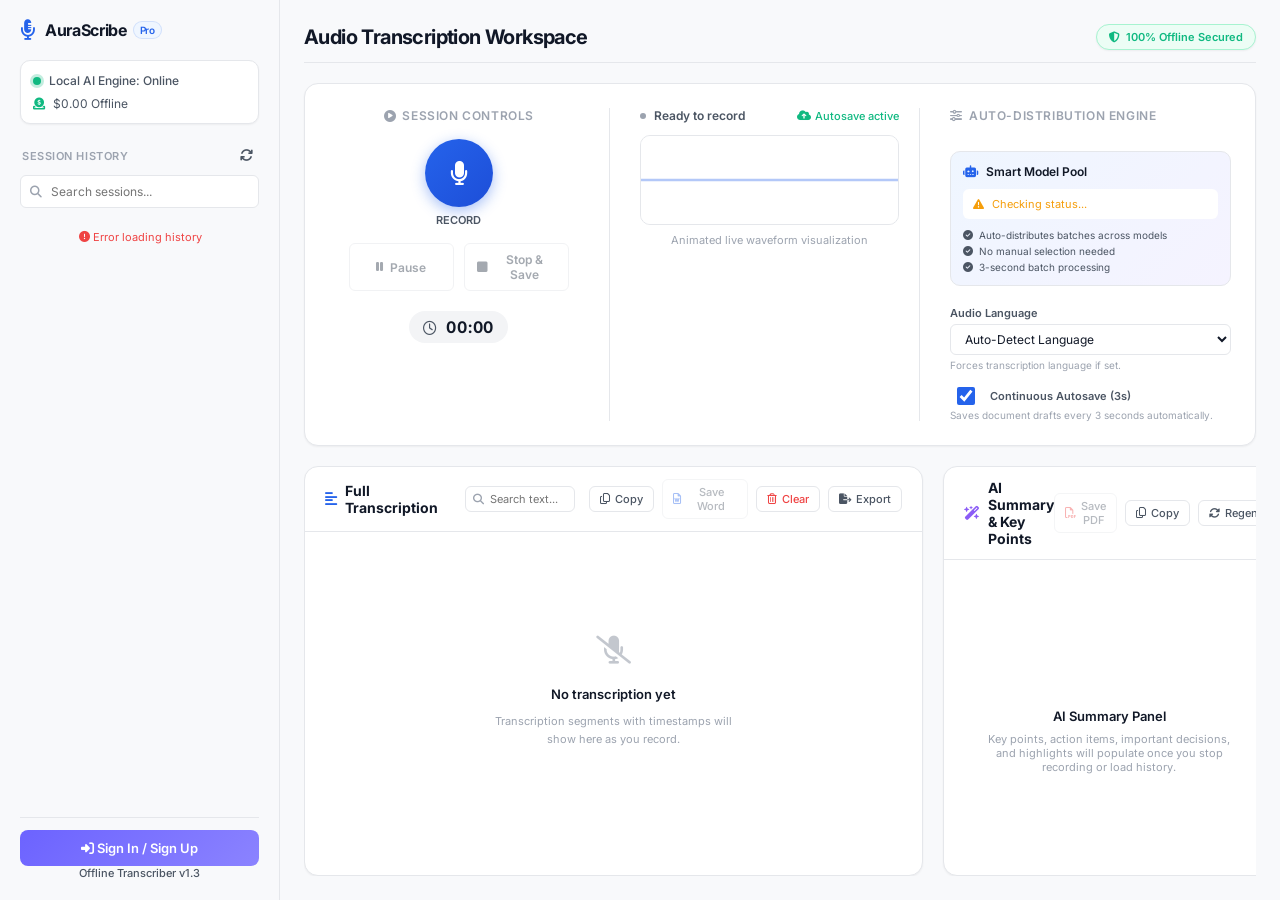
==== commit 9a47b481: "Add Login/Signup system + Landing page + Nova Dynamics API - Created beautiful login/signup page wit" ====
--- a/static/index.html
+++ b/static/index.html
@@ -61,8 +61,24 @@
             </div>
             
             <div class="sidebar-footer">
+                <div id="user-info" style="display: none; margin-bottom: 10px; padding: 10px; background: rgba(108,99,255,0.1); border-radius: 8px;">
+                    <div style="display: flex; align-items: center; gap: 10px;">
+                        <div style="width: 32px; height: 32px; background: linear-gradient(135deg, #6C63FF, #FF6B9D); border-radius: 8px; display: flex; align-items: center; justify-content: center;">
+                            <i class="fa-solid fa-user" style="font-size: 14px;"></i>
+                        </div>
+                        <div>
+                            <div id="user-name" style="font-size: 13px; font-weight: 600;"></div>
+                            <div id="user-email" style="font-size: 11px; opacity: 0.7;"></div>
+                        </div>
+                    </div>
+                    <button onclick="logout()" style="width: 100%; margin-top: 8px; padding: 6px; background: rgba(255,107,107,0.2); border: none; border-radius: 6px; color: #FF6B6B; font-size: 11px; cursor: pointer;">Sign Out</button>
+                </div>
+                <div id="guest-info">
+                    <a href="login.html" style="display: block; text-align: center; padding: 10px; background: linear-gradient(135deg, #6C63FF, #8B83FF); border-radius: 8px; color: white; text-decoration: none; font-size: 13px; font-weight: 600;">
+                        <i class="fa-solid fa-right-to-bracket"></i> Sign In / Sign Up
+                    </a>
+                </div>
                 <div class="footer-info">Offline Transcriber v1.3</div>
-                <div class="footer-path" title="D:\Voice transcriber">Saves locally to Workspace</div>
             </div>
         </aside>
 
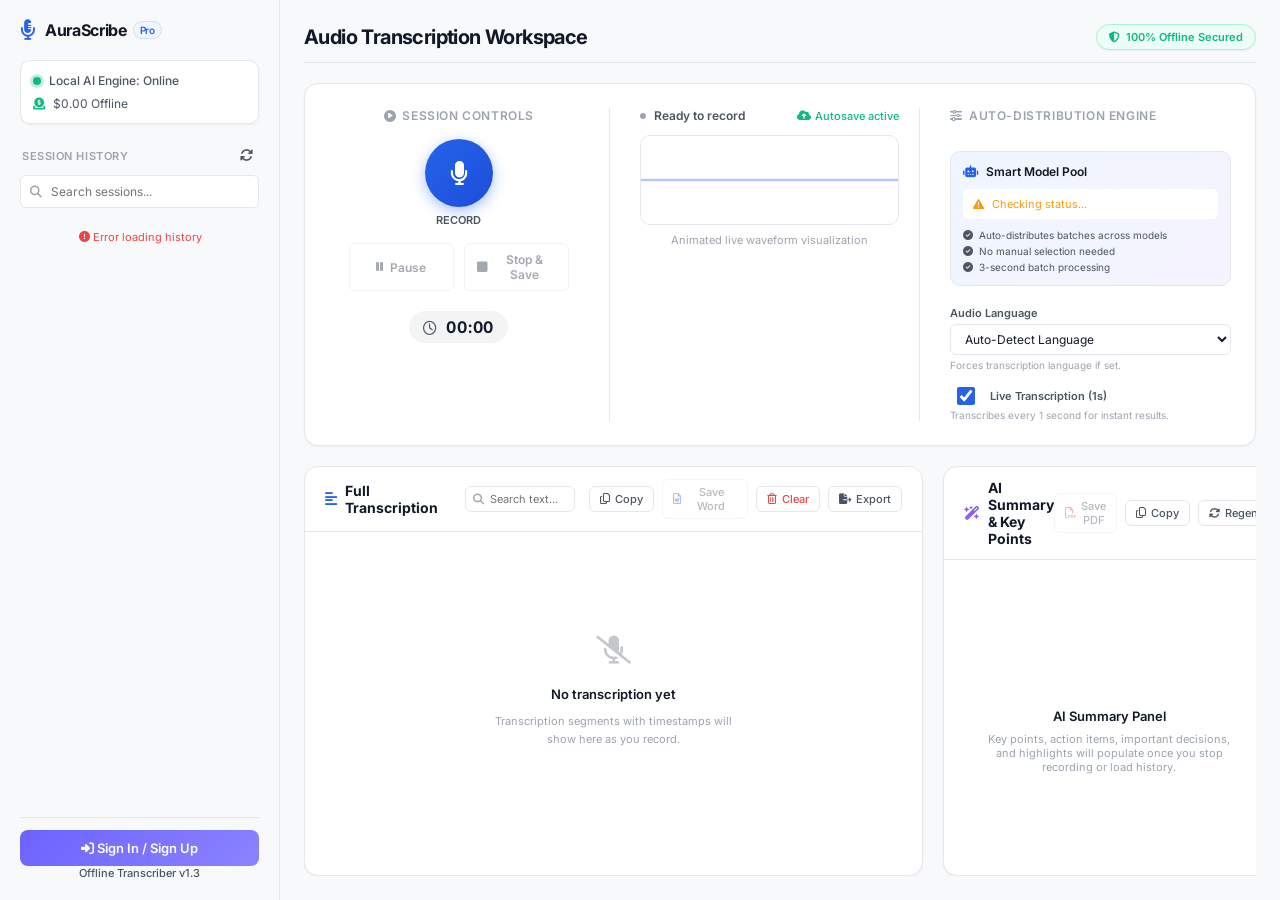
==== commit 9c3fb88f: "Live transcription - instant results, 1 second batches - Changed batch interval from 3s to 1s for in" ====
--- a/static/index.html
+++ b/static/index.html
@@ -93,6 +93,12 @@
                     <h1 class="header-title">Audio Transcription Workspace</h1>
                 </div>
                 <div class="header-right">
+                    <div id="header-user-info" style="display: none; margin-right: 12px; display: flex; align-items: center; gap: 8px;">
+                        <span id="header-user-name" style="font-size: 13px; font-weight: 500;"></span>
+                        <button onclick="logout()" style="padding: 6px 12px; background: rgba(239,68,68,0.15); border: 1px solid rgba(239,68,68,0.3); border-radius: 6px; color: #EF4444; font-size: 12px; cursor: pointer;">
+                            <i class="fa-solid fa-right-from-bracket"></i> Logout
+                        </button>
+                    </div>
                     <div class="offline-badge">
                         <i class="fa-solid fa-shield-halved"></i>
                         <span>100% Offline Secured</span>
@@ -171,14 +177,19 @@
                             </div>
                             <select id="language-select" class="form-select">
                                 <option value="auto" selected>Auto-Detect Language</option>
+                                <option value="en">English</option>
                                 <option value="ur">Urdu (اردو)</option>
                                 <option value="hi">Hindi (हिन्दी)</option>
-                                <option value="en">English</option>
+                                <option value="bn">Bengali (বাংলা)</option>
                                 <option value="es">Spanish (Español)</option>
                                 <option value="fr">French (Français)</option>
                                 <option value="de">German (Deutsch)</option>
                                 <option value="zh">Chinese (中文)</option>
                                 <option value="ar">Arabic (العربية)</option>
+                                <option value="pt">Portuguese (Português)</option>
+                                <option value="ru">Russian (Русский)</option>
+                                <option value="ja">Japanese (日本語)</option>
+                                <option value="ko">Korean (한국어)</option>
                             </select>
                             <p class="setting-help-text">Forces transcription language if set.</p>
                         </div>
@@ -186,9 +197,9 @@
                         <div class="setting-field toggle-field">
                             <div class="toggle-control">
                                 <input type="checkbox" id="continuous-autosave" checked class="switch-input">
-                                <label for="continuous-autosave" class="switch-label">Continuous Autosave (3s)</label>
-                            </div>
-                            <p class="setting-help-text">Saves document drafts every 3 seconds automatically.</p>
+                                <label for="continuous-autosave" class="switch-label">Live Transcription (1s)</label>
+                            </div>
+                            <p class="setting-help-text">Transcribes every 1 second for instant results.</p>
                         </div>
                     </div>
                 </div>
